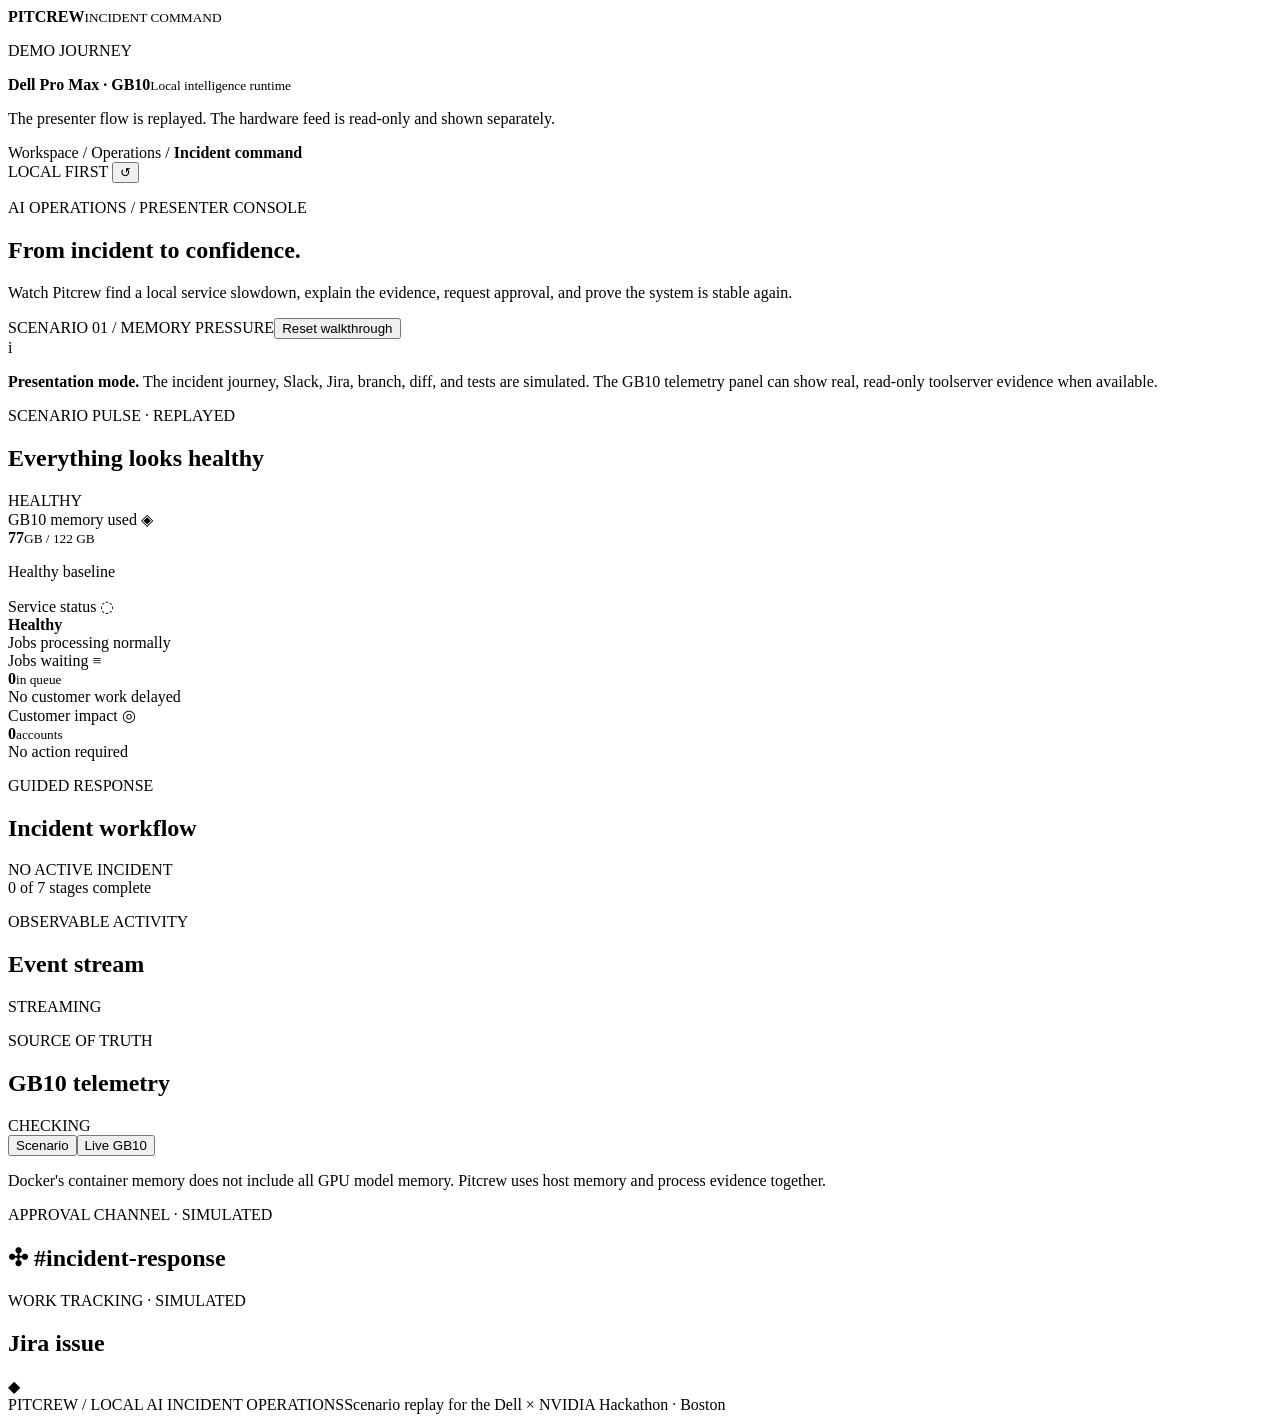
==== dashboard/static/index.html @ 933110bd "Add guided Pitcrew demo dashboard" ====
<!doctype html>
<html lang="en">
<head>
  <meta charset="utf-8">
  <meta name="viewport" content="width=device-width, initial-scale=1">
  <meta name="theme-color" content="#090e19">
  <title>Pitcrew — Incident Command</title>
  <link rel="icon" type="image/svg+xml" href="/assets/favicon.svg">
  <link rel="stylesheet" href="/assets/styles.css">
  <script src="/assets/app.js" defer></script>
</head>
<body>
  <div class="app-shell">
    <aside class="sidebar" aria-label="Workflow navigation">
      <div class="brand">
        <div class="brand-mark" aria-hidden="true"><span></span><span></span><span></span><span></span></div>
        <div><strong>PITCREW</strong><small>INCIDENT COMMAND</small></div>
      </div>
      <div class="sidebar-rule"></div>
      <p class="side-overline">DEMO JOURNEY</p>
      <ol class="side-steps" id="sideSteps"></ol>
      <div class="side-bottom">
        <div class="side-hardware"><span class="hardware-dot"></span><div><strong>Dell Pro Max · GB10</strong><small>Local intelligence runtime</small></div></div>
        <p>The presenter flow is replayed. The hardware feed is read-only and shown separately.</p>
      </div>
    </aside>

    <main class="main-content">
      <header class="topbar">
        <div class="breadcrumb">Workspace <span>/</span> Operations <span>/</span> <strong>Incident command</strong></div>
        <div class="topbar-right">
          <span class="top-pill"><span class="top-pulse"></span>LOCAL FIRST</span>
          <button class="icon-button" id="resetTop" type="button" title="Reset demo" aria-label="Reset demo">↺</button>
        </div>
      </header>

      <div class="page-content">
        <section class="page-heading">
          <div>
            <p class="eyebrow">AI OPERATIONS / PRESENTER CONSOLE</p>
            <h1>From incident to confidence.</h1>
            <p class="heading-sub">Watch Pitcrew find a local service slowdown, explain the evidence, request approval, and prove the system is stable again.</p>
          </div>
          <div class="heading-actions"><span class="scenario-label">SCENARIO 01 / MEMORY PRESSURE</span><button class="button button-outline" type="button" id="resetBtn">Reset walkthrough</button></div>
        </section>

        <div class="disclosure" role="note"><span class="disclosure-icon">i</span><p><strong>Presentation mode.</strong> The incident journey, Slack, Jira, branch, diff, and tests are simulated. The GB10 telemetry panel can show real, read-only toolserver evidence when available.</p></div>

        <section class="overview" aria-label="System overview">
          <div class="overview-title"><div><span class="section-kicker">SCENARIO PULSE · REPLAYED</span><h2 id="overviewTitle">Everything looks healthy</h2></div><span class="status-badge healthy" id="systemBadge"><span></span>HEALTHY</span></div>
          <div class="metric-grid">
            <article class="metric-card"><div class="metric-label">GB10 memory used <span>◈</span></div><div class="metric-value"><strong id="metricMemory">77</strong><small>GB / 122 GB</small></div><div class="mini-bar"><span id="memoryBar" style="width:63%"></span></div><p id="memoryCaption">Healthy baseline</p></article>
            <article class="metric-card"><div class="metric-label">Service status <span>◌</span></div><div class="metric-value"><strong class="metric-word" id="metricService">Healthy</strong></div><div class="metric-foot"><span class="tiny-dot green"></span><span id="serviceCaption">Jobs processing normally</span></div></article>
            <article class="metric-card"><div class="metric-label">Jobs waiting <span>≡</span></div><div class="metric-value"><strong id="metricQueue">0</strong><small>in queue</small></div><div class="metric-foot"><span class="tiny-dot blue"></span><span id="queueCaption">No customer work delayed</span></div></article>
            <article class="metric-card"><div class="metric-label">Customer impact <span>◎</span></div><div class="metric-value"><strong id="metricCustomers">0</strong><small>accounts</small></div><div class="metric-foot"><span class="tiny-dot purple"></span><span id="impactCaption">No action required</span></div></article>
          </div>
        </section>

        <div class="content-grid">
          <div class="primary-column">
            <section class="surface workflow-surface" aria-labelledby="workflowHeading">
              <div class="surface-heading"><div><p class="section-kicker">GUIDED RESPONSE</p><h2 id="workflowHeading">Incident workflow</h2></div><span class="incident-id" id="incidentId">NO ACTIVE INCIDENT</span></div>
              <div class="workflow-progress"><div class="workflow-progress-track"><span id="workflowProgress"></span></div><span id="progressText">0 of 7 stages complete</span></div>
              <div class="stage-body" id="stageBody" aria-live="polite"></div>
              <div class="stage-actions" id="stageActions"></div>
            </section>

            <section class="surface event-surface" aria-labelledby="eventHeading">
              <div class="surface-heading"><div><p class="section-kicker">OBSERVABLE ACTIVITY</p><h2 id="eventHeading">Event stream</h2></div><span class="stream-pill"><span></span>STREAMING</span></div>
              <div class="event-list" id="eventList" role="log" aria-live="polite"></div>
            </section>
          </div>

          <aside class="context-column" aria-label="Evidence and integrations">
            <section class="surface telemetry-surface">
              <div class="surface-heading compact"><div><p class="section-kicker">SOURCE OF TRUTH</p><h2>GB10 telemetry</h2></div><span class="live-indicator" id="liveIndicator">CHECKING</span></div>
              <div class="source-switch" role="group" aria-label="Telemetry source"><button type="button" id="demoMode" class="source-option active">Scenario</button><button type="button" id="liveMode" class="source-option">Live GB10</button></div>
              <div class="telemetry-content" id="telemetryContent"></div>
              <p class="telemetry-footnote">Docker's container memory does not include all GPU model memory. Pitcrew uses host memory and process evidence together.</p>
            </section>

            <section class="surface slack-surface">
              <div class="surface-heading compact"><div><p class="section-kicker">APPROVAL CHANNEL · SIMULATED</p><h2><span class="slack-glyph" aria-hidden="true">✣</span> #incident-response</h2></div><span class="integration-dot"></span></div>
              <div class="message-list" id="slackMessages"></div>
              <div class="slack-actions" id="slackActions"></div>
            </section>

            <section class="surface ticket-surface">
              <div class="surface-heading compact"><div><p class="section-kicker">WORK TRACKING · SIMULATED</p><h2>Jira issue</h2></div><span class="jira-glyph" aria-hidden="true">◆</span></div>
              <div id="ticketContent"></div>
            </section>
          </aside>
        </div>
        <footer class="footer"><span>PITCREW / LOCAL AI INCIDENT OPERATIONS</span><span>Scenario replay for the Dell × NVIDIA Hackathon · Boston</span></footer>
      </div>
    </main>
  </div>
  <div class="toast" id="toast" role="status" aria-live="polite"></div>
</body>
</html>
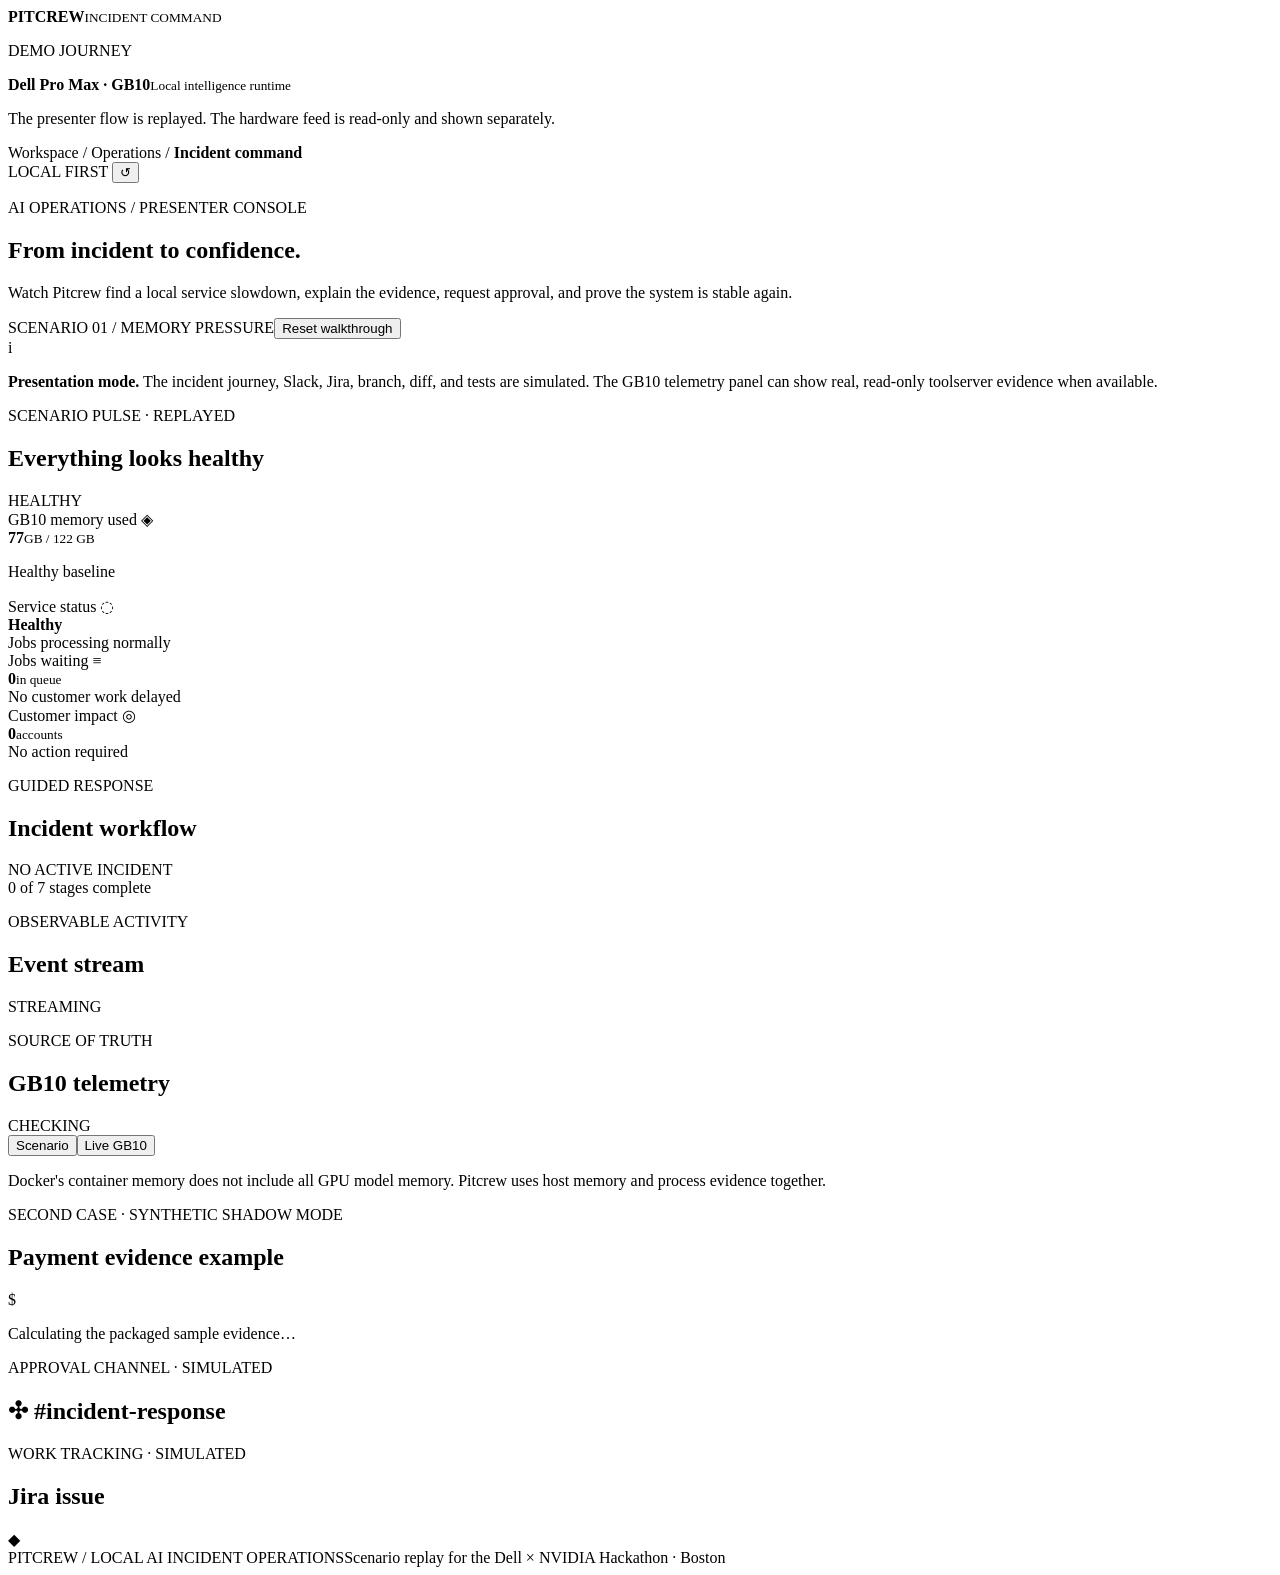
==== commit 605b7e61: "Show merged impact and FinTech evidence in demo" ====
--- a/dashboard/static/index.html
+++ b/dashboard/static/index.html
@@ -79,6 +79,11 @@
               <p class="telemetry-footnote">Docker's container memory does not include all GPU model memory. Pitcrew uses host memory and process evidence together.</p>
             </section>
 
+            <section class="surface fintech-surface" aria-labelledby="fintechHeading">
+              <div class="surface-heading compact"><div><p class="section-kicker">SECOND CASE · SYNTHETIC SHADOW MODE</p><h2 id="fintechHeading">Payment evidence example</h2></div><span class="fintech-mark">$</span></div>
+              <div class="fintech-content" id="fintechContent"><p class="telemetry-empty">Calculating the packaged sample evidence…</p></div>
+            </section>
+
             <section class="surface slack-surface">
               <div class="surface-heading compact"><div><p class="section-kicker">APPROVAL CHANNEL · SIMULATED</p><h2><span class="slack-glyph" aria-hidden="true">✣</span> #incident-response</h2></div><span class="integration-dot"></span></div>
               <div class="message-list" id="slackMessages"></div>
